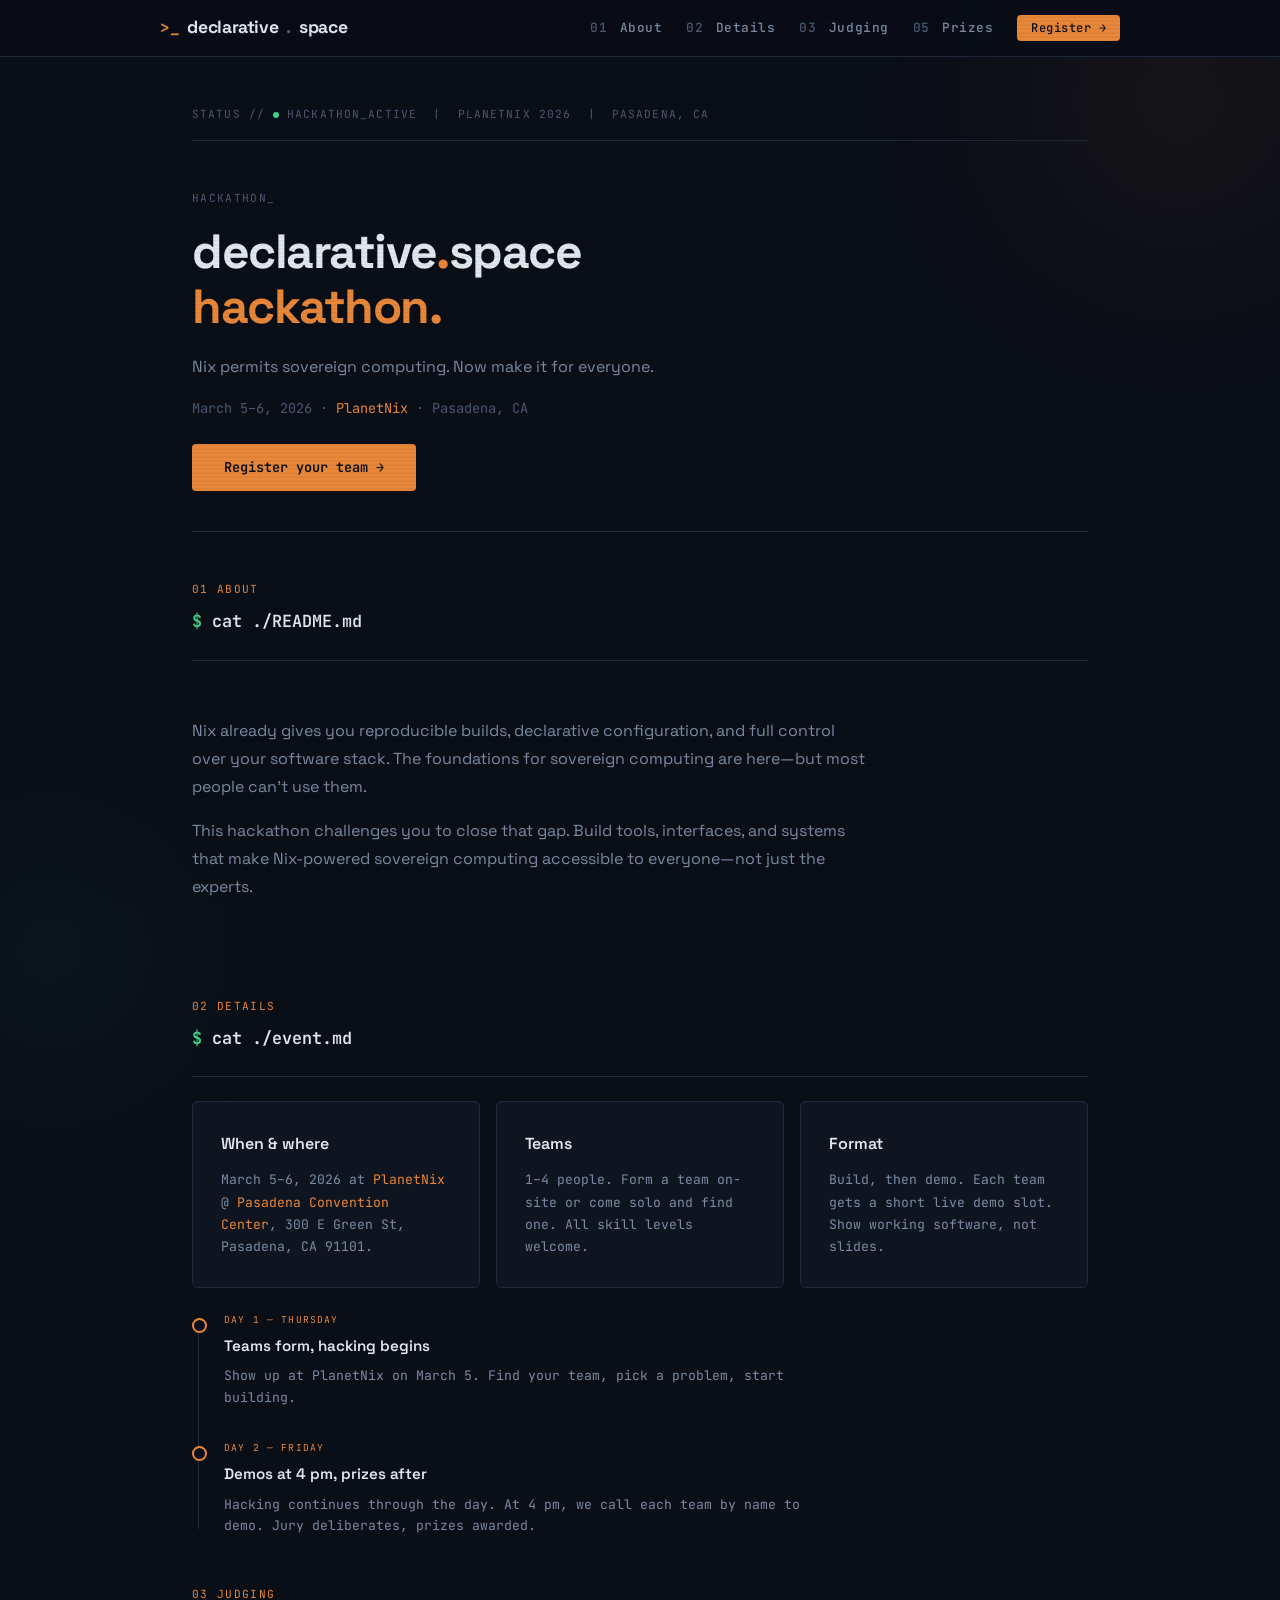
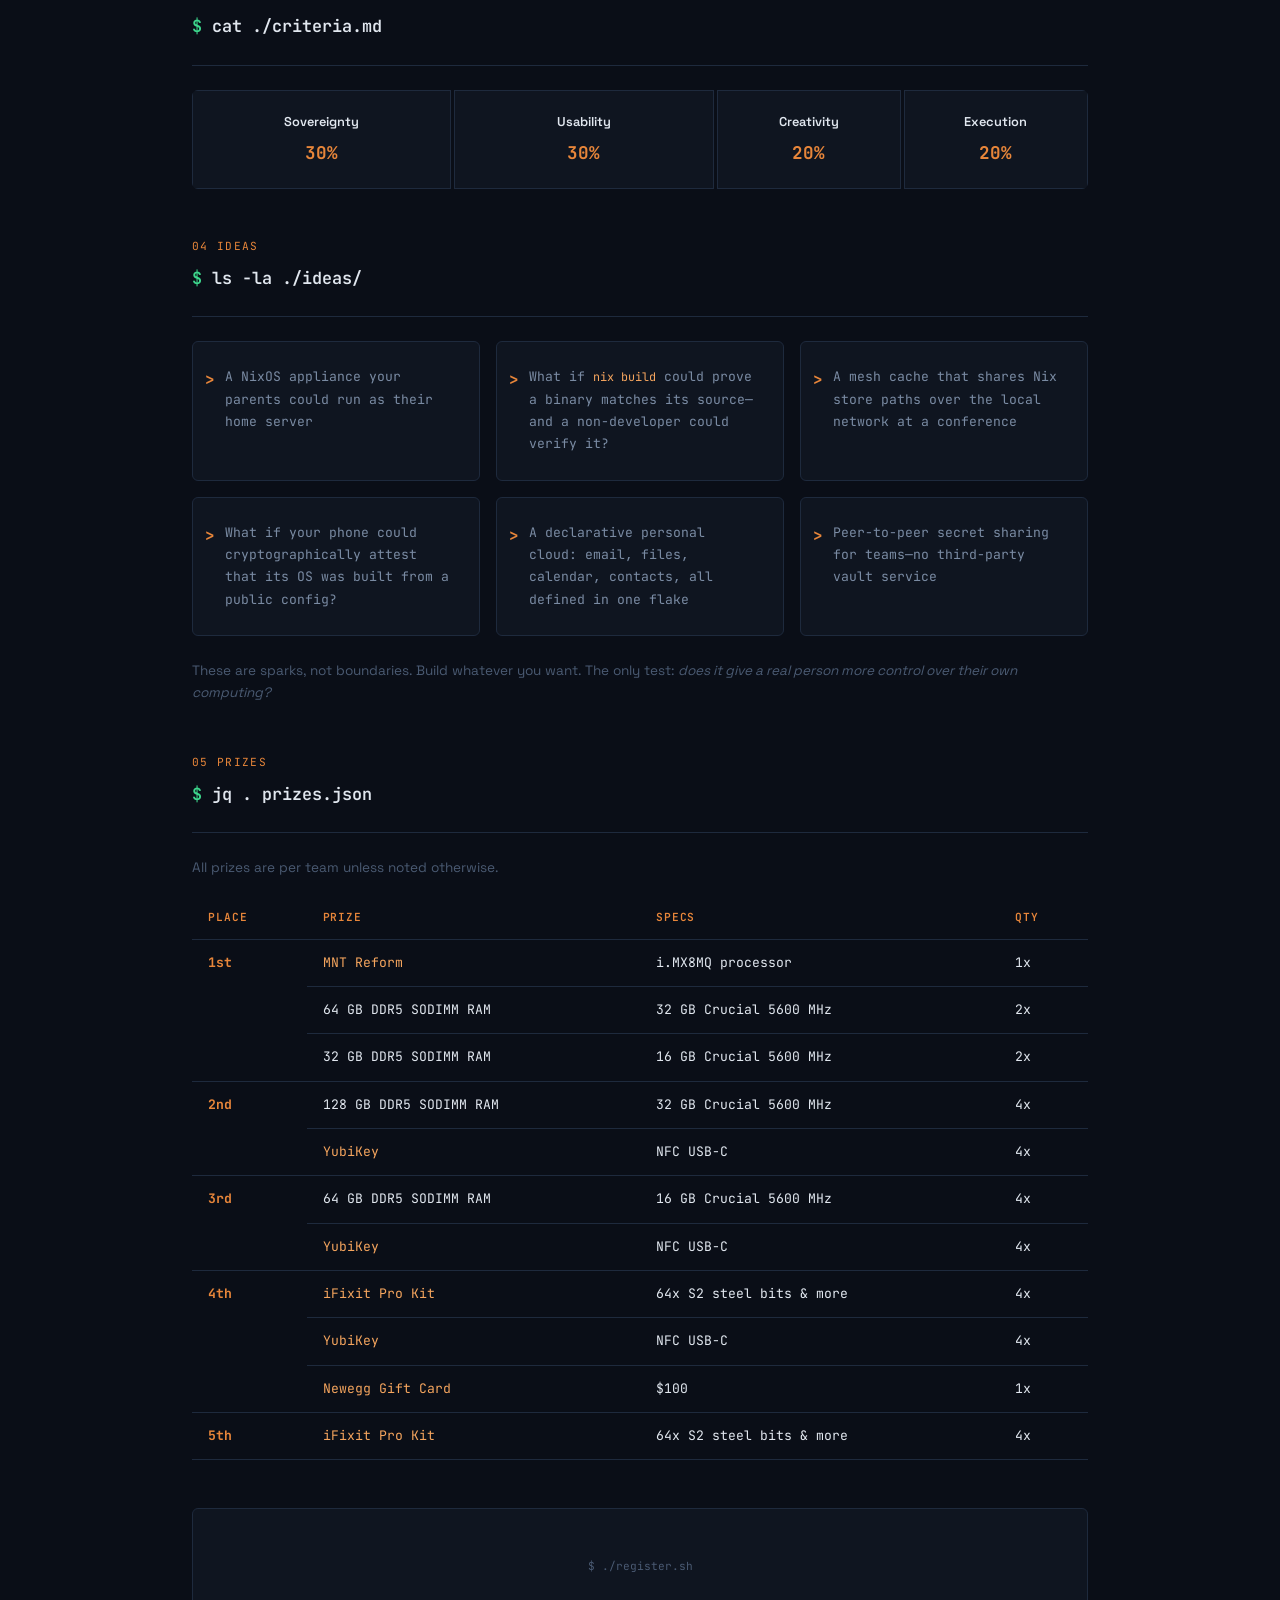
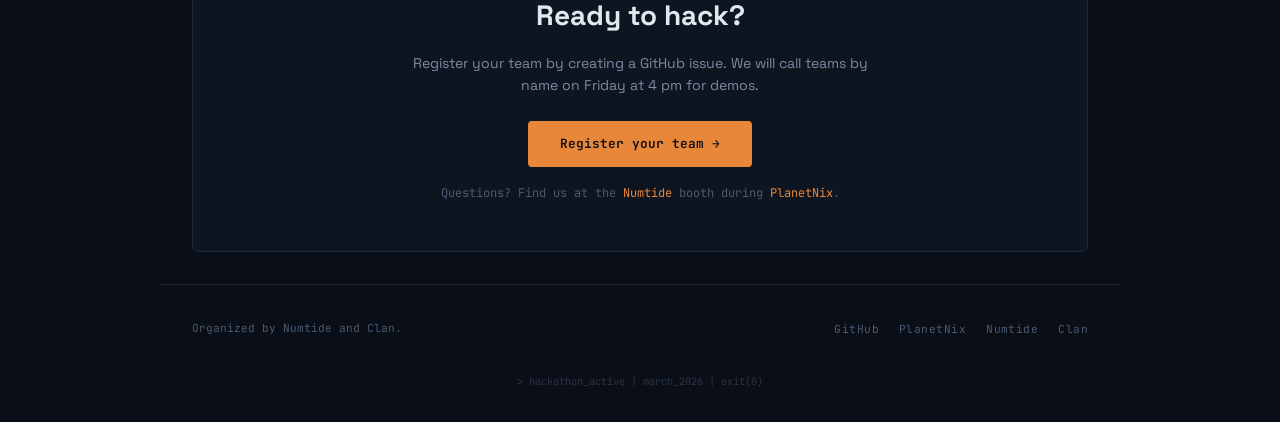
==== site/index.html @ ff725864 "declarative.space hackathon @ PlanetNix 2026 Nix permits sovereign computing. Now make it for everyo" ====
<!DOCTYPE html>
<html lang="en">
<head>
<meta charset="UTF-8">
<meta name="viewport" content="width=device-width, initial-scale=1.0">
<title>declarative.space hackathon @ PlanetNix 2026</title>
<meta name="description" content="Nix permits sovereign computing. Now make it for everyone. March 5-6, 2026 in Pasadena, CA.">

<!-- OpenGraph -->
<meta property="og:title" content="declarative.space hackathon @ PlanetNix 2026">
<meta property="og:description" content="Nix permits sovereign computing. Now make it for everyone. March 5-6, 2026 in Pasadena, CA.">
<meta property="og:type" content="website">
<meta property="og:url" content="https://declarative.space">
<!-- TODO: add og:image for social sharing preview -->

<!-- Twitter Card -->
<meta name="twitter:card" content="summary">
<meta name="twitter:title" content="declarative.space hackathon @ PlanetNix 2026">
<meta name="twitter:description" content="Nix permits sovereign computing. Now make it for everyone.">

<link rel="icon" type="image/svg+xml" href="data:image/svg+xml,%3Csvg xmlns='http://www.w3.org/2000/svg' viewBox='0 0 32 32'%3E%3Crect width='32' height='32' rx='6' fill='%230a0e17'/%3E%3Ctext x='4' y='22' font-family='monospace' font-size='18' font-weight='700' fill='%23e8863a'%3E%3E_%3C/text%3E%3C/svg%3E">
<link href="https://fonts.googleapis.com/css2?family=JetBrains+Mono:wght@300;400;500;600;700&family=Space+Grotesk:wght@400;500;600;700&display=swap" rel="stylesheet">
<link rel="stylesheet" href="style.css">
</head>
<body>

<div class="bg-blob"></div>
<div class="bg-blob-2"></div>

<!-- HEADER -->
<header class="site-header">
  <div class="header-inner">
    <a href="#" class="logo">
      <span class="logo-prompt">&gt;_</span>
      declarative<span class="dot-sep">.</span>space
    </a>
    <button class="menu-toggle" onclick="document.querySelector('.nav-links').classList.toggle('open')">MENU</button>
    <ul class="nav-links">
      <li><a href="#about"><span class="nav-num">01</span> About</a></li>
      <li><a href="#details"><span class="nav-num">02</span> Details</a></li>
      <li><a href="#judging"><span class="nav-num">03</span> Judging</a></li>
      <li><a href="#prizes"><span class="nav-num">05</span> Prizes</a></li>
      <li><a href="#participate" class="nav-cta">Register &rarr;</a></li>
    </ul>
  </div>
</header>

<main class="main">

  <!-- STATUS -->
  <div class="status-bar">
    STATUS // <span class="status-dot"></span> hackathon_active &nbsp;|&nbsp; PlanetNix 2026 &nbsp;|&nbsp; Pasadena, CA
  </div>

  <!-- HERO -->
  <section class="hero">
    <div class="hero-label">HACKATHON_</div>
    <h1>declarative<span class="accent">.</span>space<br><span class="accent">hackathon</span><span class="accent">.</span></h1>
    <p class="hero-sub">Nix permits sovereign computing. Now make it for everyone.</p>
    <p class="hero-meta">March 5&ndash;6, 2026 &middot; <a href="https://planetnix.com">PlanetNix</a> &middot; Pasadena, CA</p>
    <a href="#participate" class="hero-cta">Register your team &rarr;</a>
  </section>

  <!-- ABOUT -->
  <div class="section-num" id="about">01 ABOUT</div>
  <div class="section-cmd"><span class="prompt">$</span> cat ./README.md</div>

  <div class="prose-block">
    <p>Nix already gives you reproducible builds, declarative configuration, and full control over your software stack. The foundations for sovereign computing are here&mdash;but most people can't use them.</p>
    <p>This hackathon challenges you to close that gap. Build tools, interfaces, and systems that make Nix-powered sovereign computing accessible to everyone&mdash;not just the experts.</p>
  </div>

  <!-- DETAILS -->
  <div class="section-num" id="details">02 DETAILS</div>
  <div class="section-cmd"><span class="prompt">$</span> cat ./event.md</div>

  <div class="value-grid">
    <div class="value-card">
      <h4>When &amp; where</h4>
      <p>March 5&ndash;6, 2026 at <a href="https://planetnix.com">PlanetNix</a> @ <a href="https://www.visitpasadena.com/convention-center/">Pasadena Convention Center</a>, 300 E Green St, Pasadena, CA 91101.</p>
    </div>
    <div class="value-card">
      <h4>Teams</h4>
      <p>1&ndash;4 people. Form a team on-site or come solo and find one. All skill levels welcome.</p>
    </div>
    <div class="value-card">
      <h4>Format</h4>
      <p>Build, then demo. Each team gets a short live demo slot. Show working software, not slides.</p>
    </div>
  </div>

  <div class="timeline">
    <div class="timeline-step">
      <div class="step-label">Day 1 &mdash; Thursday</div>
      <h4>Teams form, hacking begins</h4>
      <p>Show up at PlanetNix on March 5. Find your team, pick a problem, start building.</p>
    </div>
    <div class="timeline-step">
      <div class="step-label">Day 2 &mdash; Friday</div>
      <h4>Demos at 4 pm, prizes after</h4>
      <p>Hacking continues through the day. At 4 pm, we call each team by name to demo. Jury deliberates, prizes awarded.</p>
    </div>
  </div>

  <!-- JUDGING -->
  <div class="section-num" id="judging">03 JUDGING</div>
  <div class="section-cmd"><span class="prompt">$</span> cat ./criteria.md</div>

  <div class="criteria-bar">
    <div class="criteria-segment" style="flex: 3" data-tooltip="Does this meaningfully give users ownership or control of their computing?">
      <span class="criteria-label">Sovereignty</span>
      <span class="criteria-pct">30%</span>
    </div>
    <div class="criteria-segment" style="flex: 3" data-tooltip="Could a non-expert actually use this? Is the UX considered?">
      <span class="criteria-label">Usability</span>
      <span class="criteria-pct">30%</span>
    </div>
    <div class="criteria-segment" style="flex: 2" data-tooltip="Is the idea novel or does it approach a known problem in a fresh way?">
      <span class="criteria-label">Creativity</span>
      <span class="criteria-pct">20%</span>
    </div>
    <div class="criteria-segment" style="flex: 2" data-tooltip="Does it work? How polished is the demo?">
      <span class="criteria-label">Execution</span>
      <span class="criteria-pct">20%</span>
    </div>
  </div>

  <!-- IDEAS -->
  <div class="section-num" id="ideas">04 IDEAS</div>
  <div class="section-cmd"><span class="prompt">$</span> ls -la ./ideas/</div>

  <div class="ideas-grid">
    <div class="idea-card">
      <p>A NixOS appliance your parents could run as their home server</p>
    </div>
    <div class="idea-card">
      <p>What if <code>nix build</code> could prove a binary matches its source&mdash;and a non-developer could verify it?</p>
    </div>
    <div class="idea-card">
      <p>A mesh cache that shares Nix store paths over the local network at a conference</p>
    </div>
    <div class="idea-card">
      <p>What if your phone could cryptographically attest that its OS was built from a public config?</p>
    </div>
    <div class="idea-card">
      <p>A declarative personal cloud: email, files, calendar, contacts, all defined in one flake</p>
    </div>
    <div class="idea-card">
      <p>Peer-to-peer secret sharing for teams&mdash;no third-party vault service</p>
    </div>
  </div>

  <p class="muted-note">These are sparks, not boundaries. Build whatever you want. The only test: <em>does it give a real person more control over their own computing?</em></p>

  <!-- PRIZES -->
  <div class="section-num" id="prizes">05 PRIZES</div>
  <div class="section-cmd"><span class="prompt">$</span> jq . prizes.json</div>

  <p class="muted-note">All prizes are per team unless noted otherwise.</p>

  <table>
    <thead>
      <tr>
        <th>Place</th>
        <th>Prize</th>
        <th>Specs</th>
        <th>Qty</th>
      </tr>
    </thead>
    <tbody>
      <tr>
        <td rowspan="3" class="place-cell">1st</td>
        <td><a href="https://shop.mntre.com/products/mnt-reform">MNT Reform</a></td>
        <td>i.MX8MQ processor</td>
        <td>1x</td>
      </tr>
      <tr>
        <td>64 GB DDR5 SODIMM RAM</td>
        <td>32 GB Crucial 5600 MHz</td>
        <td>2x</td>
      </tr>
      <tr>
        <td>32 GB DDR5 SODIMM RAM</td>
        <td>16 GB Crucial 5600 MHz</td>
        <td>2x</td>
      </tr>
      <tr>
        <td rowspan="2" class="place-cell">2nd</td>
        <td>128 GB DDR5 SODIMM RAM</td>
        <td>32 GB Crucial 5600 MHz</td>
        <td>4x</td>
      </tr>
      <tr>
        <td><a href="https://www.yubico.com/product/yubikey-5-nfc/">YubiKey</a></td>
        <td>NFC USB-C</td>
        <td>4x</td>
      </tr>
      <tr>
        <td rowspan="2" class="place-cell">3rd</td>
        <td>64 GB DDR5 SODIMM RAM</td>
        <td>16 GB Crucial 5600 MHz</td>
        <td>4x</td>
      </tr>
      <tr>
        <td><a href="https://www.yubico.com/product/yubikey-5-nfc/">YubiKey</a></td>
        <td>NFC USB-C</td>
        <td>4x</td>
      </tr>
      <tr>
        <td rowspan="3" class="place-cell">4th</td>
        <td><a href="https://www.ifixit.com/products/pro-tech-toolkit">iFixit Pro Kit</a></td>
        <td>64x S2 steel bits &amp; more</td>
        <td>4x</td>
      </tr>
      <tr>
        <td><a href="https://www.yubico.com/product/yubikey-5-nfc/">YubiKey</a></td>
        <td>NFC USB-C</td>
        <td>4x</td>
      </tr>
      <tr>
        <td><a href="https://www.newegg.com/">Newegg Gift Card</a></td>
        <td>$100</td>
        <td>1x</td>
      </tr>
      <tr>
        <td class="place-cell">5th</td>
        <td><a href="https://www.ifixit.com/products/pro-tech-toolkit">iFixit Pro Kit</a></td>
        <td>64x S2 steel bits &amp; more</td>
        <td>4x</td>
      </tr>
    </tbody>
  </table>

  <!-- PARTICIPATE -->
  <section class="cta-section" id="participate">
    <div class="cmd">$ ./register.sh</div>
    <h2>Ready to hack?</h2>
    <p>Register your team by creating a GitHub issue. We will call teams by name on Friday at 4 pm for demos.</p>
    <a href="https://github.com/numtide/planetnix-hackathon/issues/new?template=submission.yml" class="cta-btn">Register your team &rarr;</a>
    <div class="cta-direct">Questions? Find us at the <a href="https://numtide.com">Numtide</a> booth during <a href="https://planetnix.com">PlanetNix</a>.</div>
  </section>

</main>

<footer class="site-footer">
  <div class="footer-copy">Organized by <a href="https://numtide.com">Numtide</a> and <a href="https://clan.lol">Clan</a>.</div>
  <ul class="footer-links">
    <li><a href="https://github.com/numtide/planetnix-hackathon">GitHub</a></li>
    <li><a href="https://planetnix.com">PlanetNix</a></li>
    <li><a href="https://numtide.com">Numtide</a></li>
    <li><a href="https://clan.lol">Clan</a></li>
  </ul>
  <div class="footer-session">&gt; hackathon_active | march_2026 | exit(0)</div>
</footer>

</body>
</html>
---- site/style.css ----
:root {
  --bg: #0a0e17;
  --bg-card: #0f1520;
  --bg-hover: #141c2b;
  --border: #1e2a3d;
  --border-accent: #d4702a;
  --text-primary: #e1e7ef;
  --text-secondary: #7a8ba3;
  --text-muted: #4a5a72;
  --accent: #e8863a;
  --accent-bright: #f5a55e;
  --accent-glow: rgba(232, 134, 58, 0.15);
  --green: #3dd68c;
  --orange: #f0a050;
  --mono: "JetBrains Mono", "Fira Code", monospace;
  --sans: "Space Grotesk", sans-serif;
}

* {
  margin: 0;
  padding: 0;
  box-sizing: border-box;
}
::selection {
  background: var(--accent);
  color: var(--bg);
}
html {
  scroll-behavior: smooth;
}

body {
  background: var(--bg);
  color: var(--text-primary);
  font-family: var(--mono);
  font-size: 14px;
  line-height: 1.7;
  min-height: 100vh;
  -webkit-font-smoothing: antialiased;
}

body::after {
  content: "";
  position: fixed;
  top: 0;
  left: 0;
  width: 100%;
  height: 100%;
  background: repeating-linear-gradient(
    0deg,
    transparent,
    transparent 2px,
    rgba(0, 0, 0, 0.03) 2px,
    rgba(0, 0, 0, 0.03) 4px
  );
  pointer-events: none;
  z-index: 9999;
}

a {
  color: var(--accent);
  text-decoration: none;
  transition: color 0.2s;
}
a:hover {
  color: var(--accent-bright);
}

code {
  font-family: var(--mono);
  font-size: 0.9em;
  color: var(--accent-bright);
}

/* BG BLOBS */

.bg-blob {
  position: fixed;
  top: -200px;
  right: -200px;
  width: 600px;
  height: 600px;
  background: radial-gradient(
    circle,
    rgba(232, 134, 58, 0.06) 0%,
    transparent 70%
  );
  pointer-events: none;
  z-index: -1;
}
.bg-blob-2 {
  position: fixed;
  bottom: -300px;
  left: -200px;
  width: 500px;
  height: 500px;
  background: radial-gradient(
    circle,
    rgba(61, 214, 140, 0.04) 0%,
    transparent 70%
  );
  pointer-events: none;
  z-index: -1;
}

/* HEADER */

.site-header {
  position: sticky;
  top: 0;
  z-index: 100;
  background: rgba(10, 14, 23, 0.85);
  backdrop-filter: blur(16px);
  border-bottom: 1px solid var(--border);
  padding: 0 2rem;
}
.header-inner {
  max-width: 960px;
  margin: 0 auto;
  display: flex;
  align-items: center;
  justify-content: space-between;
  height: 56px;
}
.logo {
  font-family: var(--sans);
  font-size: 1.1rem;
  font-weight: 700;
  color: var(--text-primary);
  text-decoration: none;
  letter-spacing: -0.02em;
  display: flex;
  align-items: center;
  gap: 8px;
}
.logo:hover {
  color: var(--text-primary);
}
.logo .logo-prompt {
  color: var(--accent);
  font-family: var(--mono);
  font-weight: 700;
  font-size: 1rem;
}
.logo .dot-sep {
  color: var(--text-muted);
}
.nav-links {
  display: flex;
  align-items: center;
  gap: 1.5rem;
  list-style: none;
}
.nav-links a {
  color: var(--text-secondary);
  text-decoration: none;
  font-size: 0.8rem;
  font-weight: 500;
  letter-spacing: 0.04em;
  transition: color 0.2s;
}
.nav-links a:hover {
  color: var(--accent-bright);
}
.nav-links .nav-num {
  color: var(--text-muted);
  margin-right: 4px;
}
.nav-cta {
  background: var(--accent);
  color: var(--bg) !important;
  padding: 5px 14px;
  border-radius: 4px;
  font-weight: 600;
  font-size: 0.75rem !important;
  transition: background 0.2s !important;
}
.nav-cta:hover {
  background: var(--accent-bright) !important;
}
.menu-toggle {
  display: none;
  background: none;
  border: 1px solid var(--border);
  color: var(--text-secondary);
  padding: 6px 12px;
  font-family: var(--mono);
  font-size: 0.75rem;
  cursor: pointer;
  border-radius: 4px;
}

/* MAIN */

.main {
  max-width: 960px;
  margin: 0 auto;
  padding: 2rem;
}

/* STATUS BAR */

.status-bar {
  font-size: 0.7rem;
  color: var(--text-muted);
  text-transform: uppercase;
  letter-spacing: 0.1em;
  padding: 1rem 0;
  border-bottom: 1px solid var(--border);
  display: flex;
  align-items: center;
  gap: 0.5rem;
}
.status-bar .status-dot {
  width: 6px;
  height: 6px;
  background: var(--green);
  border-radius: 50%;
  display: inline-block;
}

/* HERO */

.hero {
  padding: 3rem 0 2.5rem;
  border-bottom: 1px solid var(--border);
}
.hero-label {
  font-size: 0.7rem;
  color: var(--text-muted);
  text-transform: uppercase;
  letter-spacing: 0.12em;
  margin-bottom: 1rem;
}
.hero h1 {
  font-family: var(--sans);
  font-size: clamp(2rem, 5vw, 3rem);
  font-weight: 700;
  line-height: 1.15;
  letter-spacing: -0.03em;
  color: var(--text-primary);
  margin-bottom: 1.25rem;
}
.hero h1 .accent {
  color: var(--accent);
}
.hero-sub {
  font-size: 1rem;
  color: var(--text-secondary);
  font-family: var(--sans);
  font-weight: 400;
  max-width: 600px;
  line-height: 1.65;
  margin-bottom: 1rem;
}
.hero-meta {
  font-size: 0.85rem;
  color: var(--text-muted);
  margin-bottom: 1.5rem;
}
.hero-meta a {
  color: var(--accent);
}
.hero-cta {
  display: inline-block;
  background: var(--accent);
  color: var(--bg);
  font-family: var(--mono);
  font-size: 0.85rem;
  font-weight: 600;
  text-decoration: none;
  padding: 12px 32px;
  border-radius: 4px;
  transition: background 0.2s, transform 0.15s;
}
.hero-cta:hover {
  background: var(--accent-bright);
  color: var(--bg);
  transform: translateY(-1px);
}

/* SECTIONS */

.section-num {
  font-size: 0.7rem;
  color: var(--accent);
  text-transform: uppercase;
  letter-spacing: 0.12em;
  margin-bottom: 0.5rem;
  padding-top: 3rem;
}
.section-cmd {
  font-size: 1.05rem;
  font-weight: 600;
  color: var(--text-primary);
  padding-bottom: 1.5rem;
  border-bottom: 1px solid var(--border);
  margin-bottom: 1.5rem;
}
.section-cmd .prompt {
  color: var(--green);
}
.section-cmd .flag {
  color: var(--orange);
}

/* PROSE */

.prose-block {
  padding: 2rem 0;
}
.prose-block p {
  font-family: var(--sans);
  font-size: 1rem;
  color: var(--text-secondary);
  line-height: 1.75;
  max-width: 680px;
  margin-bottom: 1rem;
}

/* VALUE CARDS */

.value-grid {
  display: grid;
  grid-template-columns: repeat(auto-fill, minmax(280px, 1fr));
  gap: 1rem;
  margin-top: 0.5rem;
}
.value-card {
  background: var(--bg-card);
  border: 1px solid var(--border);
  border-radius: 6px;
  padding: 1.75rem;
  transition: border-color 0.25s, box-shadow 0.25s;
}
.value-card:hover {
  border-color: var(--border-accent);
  box-shadow: 0 4px 20px var(--accent-glow);
}
.value-card h4 {
  font-family: var(--sans);
  font-size: 1rem;
  font-weight: 600;
  color: var(--text-primary);
  margin-bottom: 0.75rem;
}
.value-card p {
  font-size: 0.82rem;
  color: var(--text-secondary);
  line-height: 1.7;
}
.value-card a {
  color: var(--accent);
}

/* CRITERIA BAR */

.criteria-bar {
  display: flex;
  gap: 3px;
  margin-top: 0.5rem;
  border-radius: 6px;
  overflow: hidden;
}
.criteria-segment {
  background: var(--bg-card);
  border: 1px solid var(--border);
  padding: 1.25rem 1rem;
  display: flex;
  flex-direction: column;
  align-items: center;
  justify-content: center;
  gap: 0.35rem;
  transition: border-color 0.25s, background 0.25s;
  position: relative;
  cursor: default;
}
.criteria-segment:hover {
  border-color: var(--border-accent);
  background: var(--bg-hover);
}
.criteria-segment:hover::after {
  content: attr(data-tooltip);
  position: absolute;
  bottom: calc(100% + 8px);
  left: 50%;
  transform: translateX(-50%);
  background: var(--bg-card);
  border: 1px solid var(--border-accent);
  border-radius: 4px;
  padding: 0.5rem 0.75rem;
  font-family: var(--sans);
  font-size: 0.75rem;
  color: var(--text-secondary);
  line-height: 1.5;
  white-space: normal;
  width: max-content;
  max-width: 250px;
  z-index: 10;
  pointer-events: none;
}
.criteria-label {
  font-family: var(--sans);
  font-size: 0.8rem;
  font-weight: 600;
  color: var(--text-primary);
}
.criteria-pct {
  font-family: var(--mono);
  font-size: 1.1rem;
  font-weight: 700;
  color: var(--accent);
}

/* TIMELINE */

.timeline {
  margin-top: 1.5rem;
  position: relative;
  padding-left: 2rem;
}
.timeline::before {
  content: "";
  position: absolute;
  left: 6px;
  top: 8px;
  bottom: 8px;
  width: 1px;
  background: var(--border);
}
.timeline-step {
  position: relative;
  padding-bottom: 2rem;
}
.timeline-step:last-child {
  padding-bottom: 0;
}
.timeline-step::before {
  content: "";
  position: absolute;
  left: -2rem;
  top: 6px;
  width: 11px;
  height: 11px;
  border-radius: 50%;
  background: var(--bg);
  border: 2px solid var(--accent);
  z-index: 1;
}
.timeline-step .step-label {
  font-size: 0.6rem;
  color: var(--accent);
  text-transform: uppercase;
  letter-spacing: 0.12em;
  margin-bottom: 0.3rem;
}
.timeline-step h4 {
  font-family: var(--sans);
  font-size: 0.95rem;
  font-weight: 600;
  color: var(--text-primary);
  margin-bottom: 0.4rem;
}
.timeline-step p {
  font-size: 0.82rem;
  color: var(--text-secondary);
  line-height: 1.65;
  max-width: 580px;
}

/* IDEAS */

.ideas-grid {
  display: grid;
  grid-template-columns: repeat(auto-fill, minmax(280px, 1fr));
  gap: 1rem;
  margin-top: 0.5rem;
}
.idea-card {
  background: var(--bg-card);
  border: 1px solid var(--border);
  border-radius: 6px;
  padding: 1.5rem 1.5rem 1.5rem 2rem;
  position: relative;
  transition: border-color 0.25s;
}
.idea-card:hover {
  border-color: var(--border-accent);
}
.idea-card::before {
  content: ">";
  position: absolute;
  top: 1.5rem;
  left: 0.75rem;
  color: var(--accent);
  font-weight: 700;
  font-size: 1rem;
}
.idea-card p {
  font-size: 0.82rem;
  color: var(--text-secondary);
  line-height: 1.7;
}

.muted-note {
  font-family: var(--sans);
  font-size: 0.85rem;
  color: var(--text-muted);
  margin-top: 1.5rem;
  line-height: 1.65;
}

/* TABLES */

table {
  width: 100%;
  border-collapse: collapse;
  margin-top: 1rem;
}
th,
td {
  text-align: left;
  padding: 0.75rem 1rem;
  border-bottom: 1px solid var(--border);
  font-size: 0.82rem;
}
th {
  color: var(--accent);
  font-size: 0.7rem;
  text-transform: uppercase;
  letter-spacing: 0.08em;
  font-weight: 600;
}
td a {
  color: var(--accent-bright);
}
.place-cell {
  font-weight: 700;
  color: var(--accent);
  vertical-align: top;
}

/* CTA SECTION */

.cta-section {
  margin-top: 3rem;
  padding: 3rem 2rem;
  background: var(--bg-card);
  border: 1px solid var(--border);
  border-radius: 6px;
  text-align: center;
}
.cta-section .cmd {
  font-size: 0.7rem;
  color: var(--text-muted);
  margin-bottom: 1rem;
}
.cta-section h2 {
  font-family: var(--sans);
  font-size: 1.75rem;
  font-weight: 700;
  color: var(--text-primary);
  margin-bottom: 0.75rem;
}
.cta-section p {
  color: var(--text-secondary);
  font-size: 0.88rem;
  max-width: 480px;
  margin: 0 auto 1.5rem;
  font-family: var(--sans);
  line-height: 1.6;
}
.cta-btn {
  display: inline-block;
  background: var(--accent);
  color: var(--bg);
  font-family: var(--mono);
  font-size: 0.8rem;
  font-weight: 600;
  text-decoration: none;
  padding: 12px 32px;
  border-radius: 4px;
  transition: background 0.2s, transform 0.15s;
}
.cta-btn:hover {
  background: var(--accent-bright);
  color: var(--bg);
  transform: translateY(-1px);
}
.cta-direct {
  display: block;
  margin-top: 1rem;
  font-size: 0.75rem;
  color: var(--text-muted);
}
.cta-direct a {
  color: var(--accent);
  text-decoration: none;
}
.cta-direct a:hover {
  text-decoration: underline;
}

/* FOOTER */

.site-footer {
  max-width: 960px;
  margin: 0 auto;
  padding: 2rem;
  border-top: 1px solid var(--border);
  display: flex;
  justify-content: space-between;
  align-items: center;
  flex-wrap: wrap;
  gap: 1rem;
}
.footer-copy {
  font-size: 0.7rem;
  color: var(--text-muted);
}
.footer-copy a {
  color: var(--text-muted);
  transition: color 0.2s;
}
.footer-copy a:hover {
  color: var(--accent);
}
.footer-links {
  display: flex;
  gap: 1.25rem;
  list-style: none;
}
.footer-links a {
  color: var(--text-muted);
  text-decoration: none;
  font-size: 0.7rem;
  letter-spacing: 0.04em;
  transition: color 0.2s;
}
.footer-links a:hover {
  color: var(--accent);
}
.footer-session {
  width: 100%;
  text-align: center;
  font-size: 0.65rem;
  color: var(--text-muted);
  margin-top: 1rem;
  opacity: 0.5;
}

/* RESPONSIVE */

@media (max-width: 640px) {
  .main {
    padding: 1rem;
  }
  .hero {
    padding: 2rem 0 1.5rem;
  }
  .nav-links {
    display: none;
  }
  .nav-links.open {
    display: flex;
    flex-direction: column;
    position: absolute;
    top: 56px;
    left: 0;
    right: 0;
    background: var(--bg);
    border-bottom: 1px solid var(--border);
    padding: 1rem 2rem;
    gap: 0.75rem;
  }
  .menu-toggle {
    display: block;
  }
  .value-grid,
  .ideas-grid {
    grid-template-columns: 1fr;
  }
  .criteria-bar {
    flex-direction: column;
  }
  .criteria-segment {
    flex-direction: row;
    justify-content: space-between;
    padding: 1rem;
  }
  .criteria-segment:hover::after {
    display: none;
  }
  .site-footer {
    flex-direction: column;
    text-align: center;
  }
  th,
  td {
    padding: 0.5rem;
    font-size: 0.78rem;
  }
  .cta-section {
    padding: 2rem 1.5rem;
  }
}
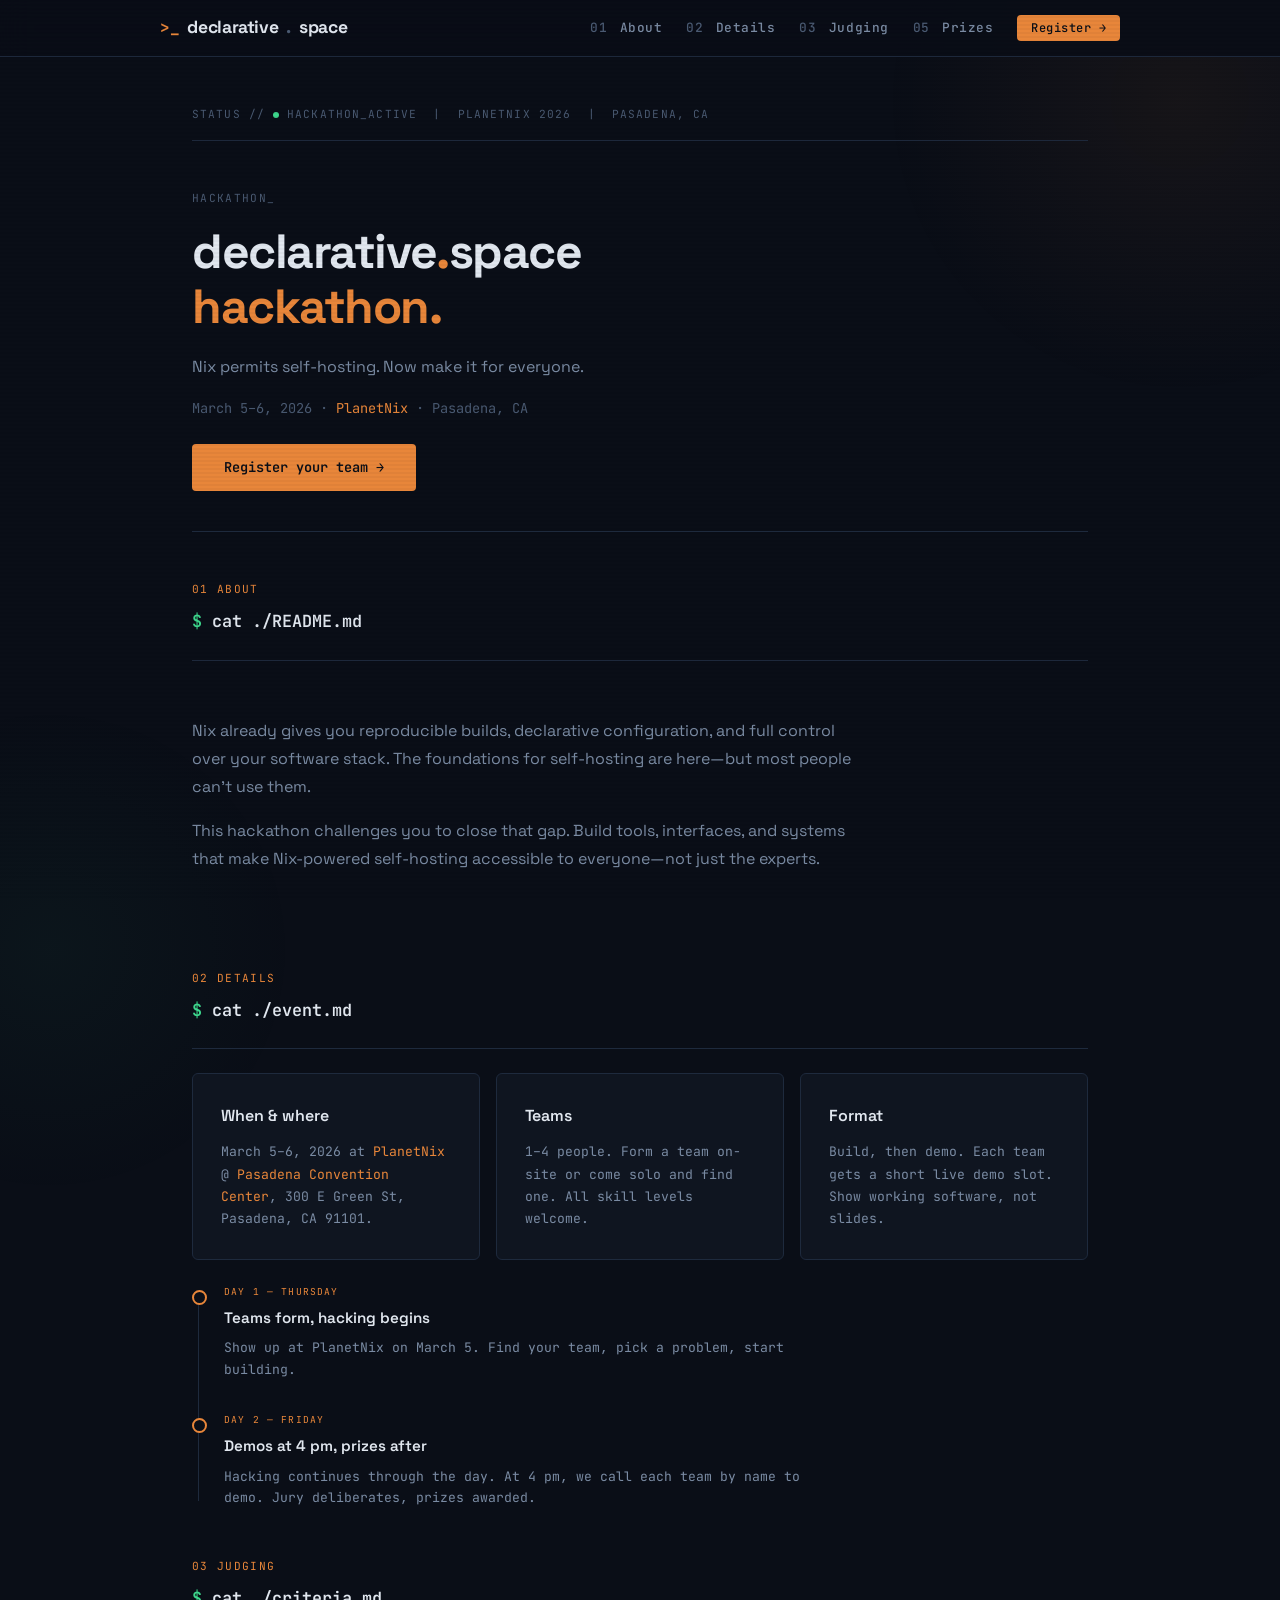
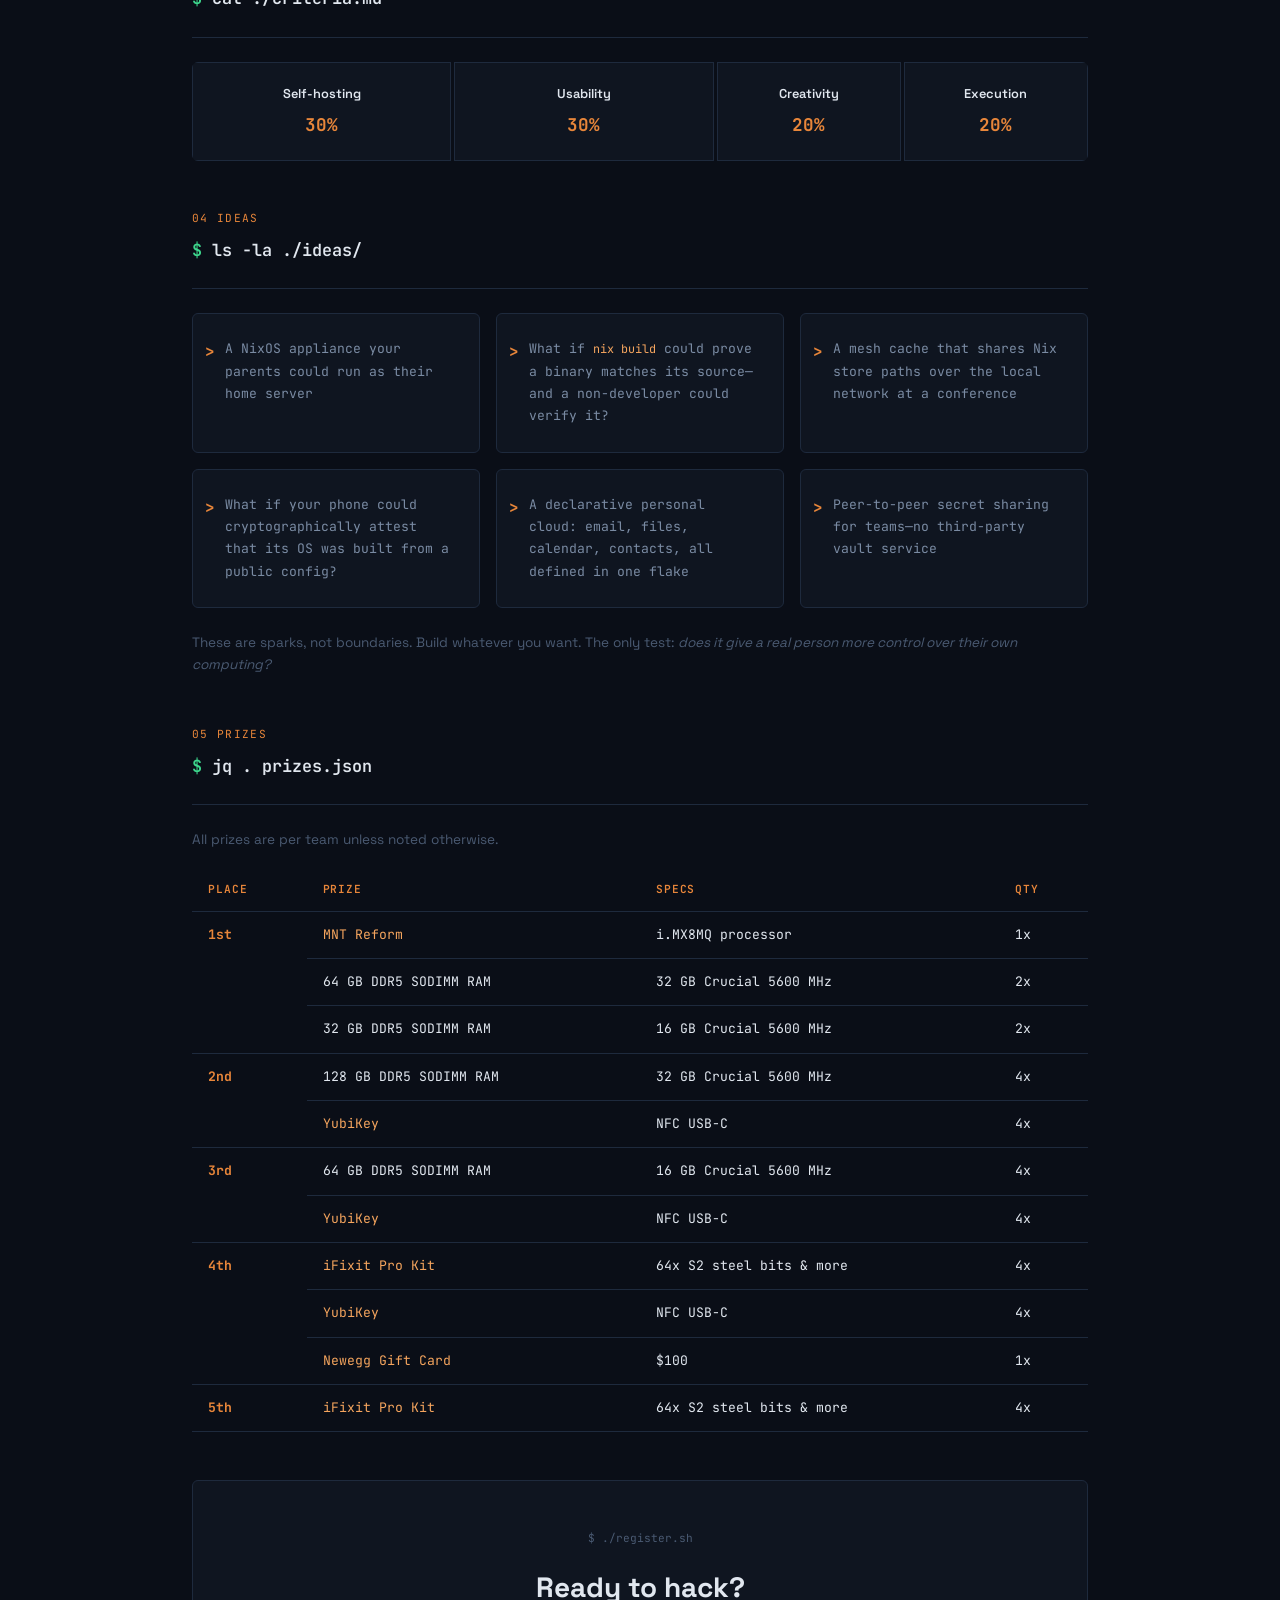
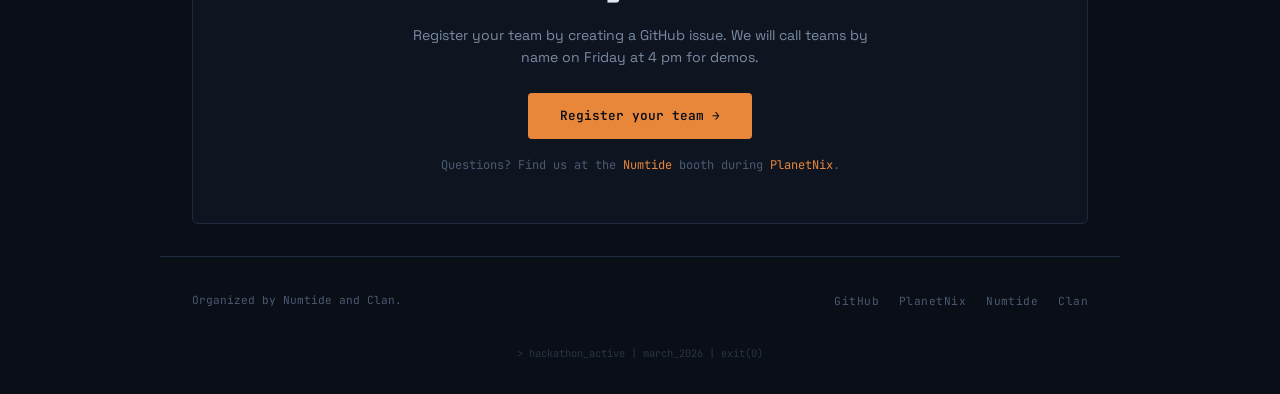
==== commit b65b0838: "Replace "sovereign computing" with "self-hosting" everywhere" ====
--- a/site/index.html
+++ b/site/index.html
@@ -4,11 +4,11 @@
 <meta charset="UTF-8">
 <meta name="viewport" content="width=device-width, initial-scale=1.0">
 <title>declarative.space hackathon @ PlanetNix 2026</title>
-<meta name="description" content="Nix permits sovereign computing. Now make it for everyone. March 5-6, 2026 in Pasadena, CA.">
+<meta name="description" content="Nix permits self-hosting. Now make it for everyone. March 5-6, 2026 in Pasadena, CA.">
 
 <!-- OpenGraph -->
 <meta property="og:title" content="declarative.space hackathon @ PlanetNix 2026">
-<meta property="og:description" content="Nix permits sovereign computing. Now make it for everyone. March 5-6, 2026 in Pasadena, CA.">
+<meta property="og:description" content="Nix permits self-hosting. Now make it for everyone. March 5-6, 2026 in Pasadena, CA.">
 <meta property="og:type" content="website">
 <meta property="og:url" content="https://declarative.space">
 <!-- TODO: add og:image for social sharing preview -->
@@ -16,7 +16,7 @@
 <!-- Twitter Card -->
 <meta name="twitter:card" content="summary">
 <meta name="twitter:title" content="declarative.space hackathon @ PlanetNix 2026">
-<meta name="twitter:description" content="Nix permits sovereign computing. Now make it for everyone.">
+<meta name="twitter:description" content="Nix permits self-hosting. Now make it for everyone.">
 
 <link rel="icon" type="image/svg+xml" href="data:image/svg+xml,%3Csvg xmlns='http://www.w3.org/2000/svg' viewBox='0 0 32 32'%3E%3Crect width='32' height='32' rx='6' fill='%230a0e17'/%3E%3Ctext x='4' y='22' font-family='monospace' font-size='18' font-weight='700' fill='%23e8863a'%3E%3E_%3C/text%3E%3C/svg%3E">
 <link href="https://fonts.googleapis.com/css2?family=JetBrains+Mono:wght@300;400;500;600;700&family=Space+Grotesk:wght@400;500;600;700&display=swap" rel="stylesheet">
@@ -56,7 +56,7 @@
   <section class="hero">
     <div class="hero-label">HACKATHON_</div>
     <h1>declarative<span class="accent">.</span>space<br><span class="accent">hackathon</span><span class="accent">.</span></h1>
-    <p class="hero-sub">Nix permits sovereign computing. Now make it for everyone.</p>
+    <p class="hero-sub">Nix permits self-hosting. Now make it for everyone.</p>
     <p class="hero-meta">March 5&ndash;6, 2026 &middot; <a href="https://planetnix.com">PlanetNix</a> &middot; Pasadena, CA</p>
     <a href="#participate" class="hero-cta">Register your team &rarr;</a>
   </section>
@@ -66,8 +66,8 @@
   <div class="section-cmd"><span class="prompt">$</span> cat ./README.md</div>
 
   <div class="prose-block">
-    <p>Nix already gives you reproducible builds, declarative configuration, and full control over your software stack. The foundations for sovereign computing are here&mdash;but most people can't use them.</p>
-    <p>This hackathon challenges you to close that gap. Build tools, interfaces, and systems that make Nix-powered sovereign computing accessible to everyone&mdash;not just the experts.</p>
+    <p>Nix already gives you reproducible builds, declarative configuration, and full control over your software stack. The foundations for self-hosting are here&mdash;but most people can't use them.</p>
+    <p>This hackathon challenges you to close that gap. Build tools, interfaces, and systems that make Nix-powered self-hosting accessible to everyone&mdash;not just the experts.</p>
   </div>
 
   <!-- DETAILS -->
@@ -107,8 +107,8 @@
   <div class="section-cmd"><span class="prompt">$</span> cat ./criteria.md</div>
 
   <div class="criteria-bar">
-    <div class="criteria-segment" style="flex: 3" data-tooltip="Does this meaningfully give users ownership or control of their computing?">
-      <span class="criteria-label">Sovereignty</span>
+    <div class="criteria-segment" style="flex: 3" data-tooltip="Does this help users run services themselves instead of depending on third parties?">
+      <span class="criteria-label">Self-hosting</span>
       <span class="criteria-pct">30%</span>
     </div>
     <div class="criteria-segment" style="flex: 3" data-tooltip="Could a non-expert actually use this? Is the UX considered?">
